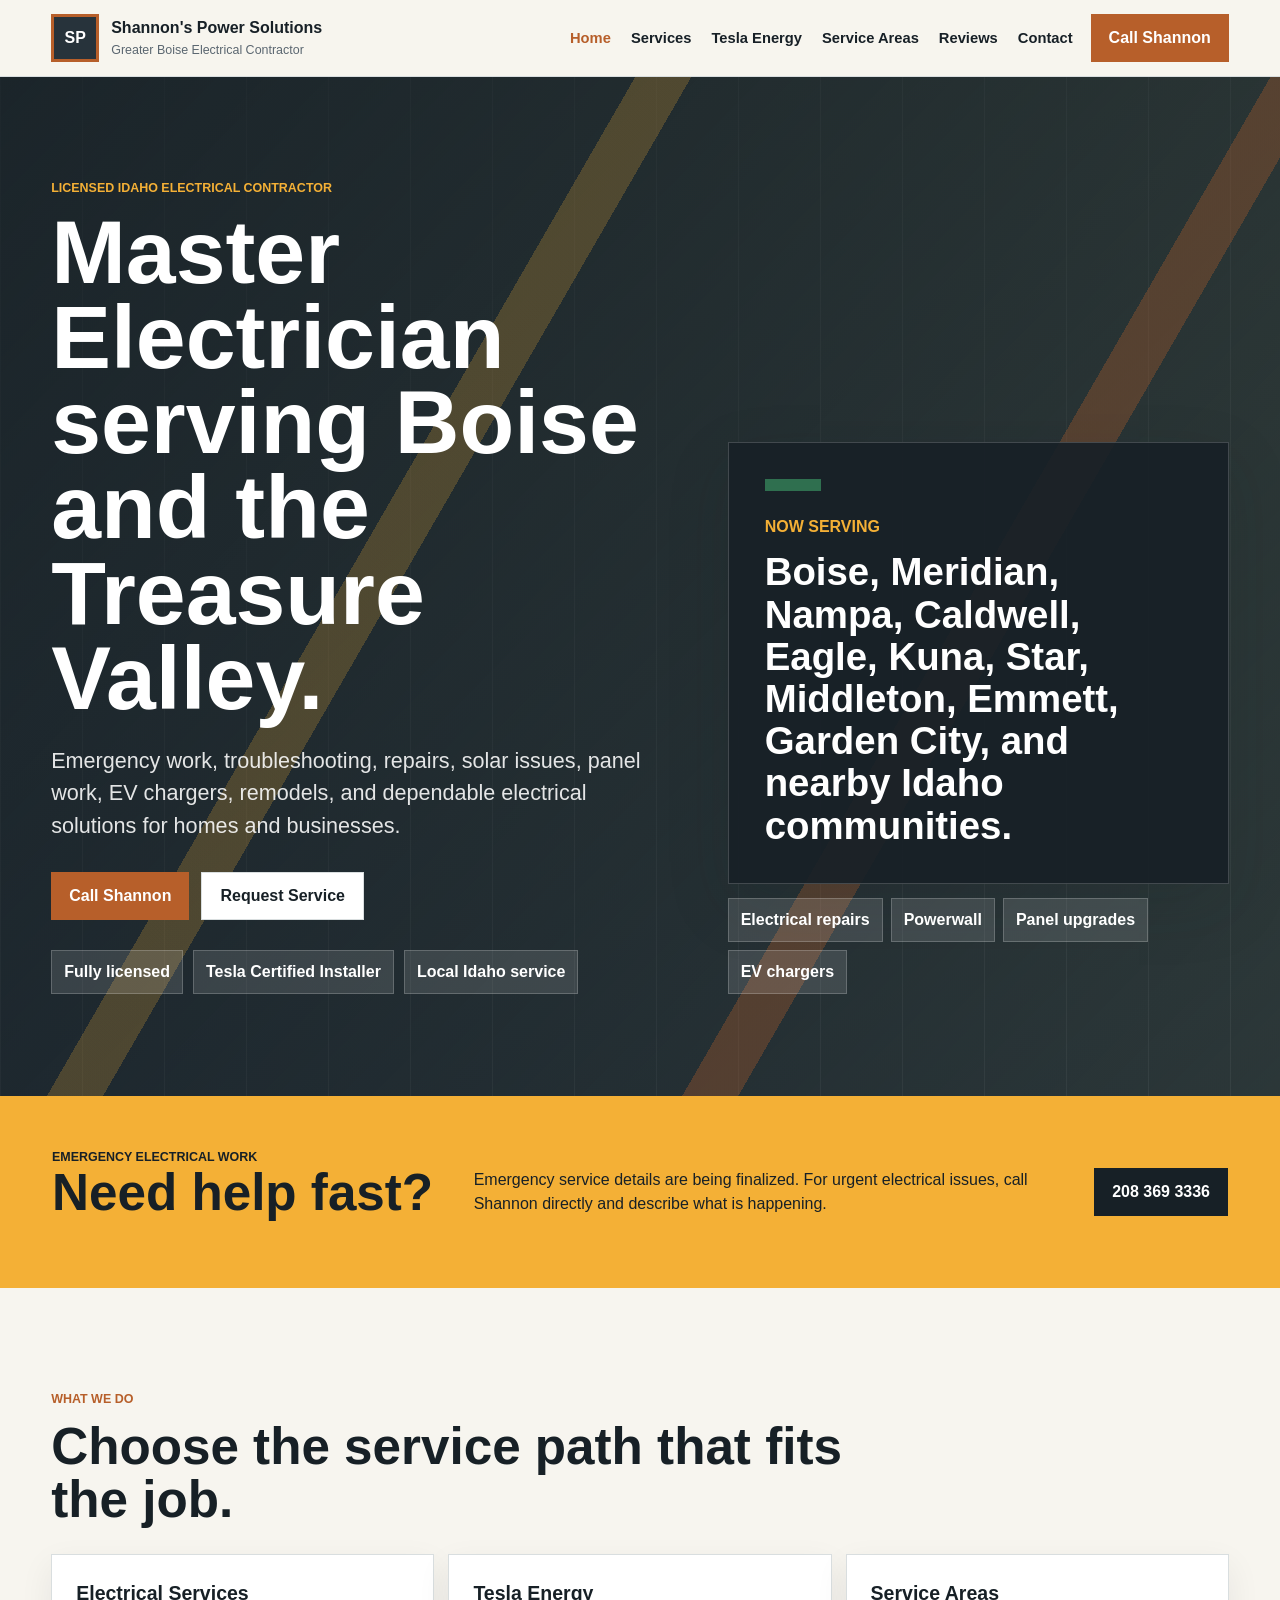
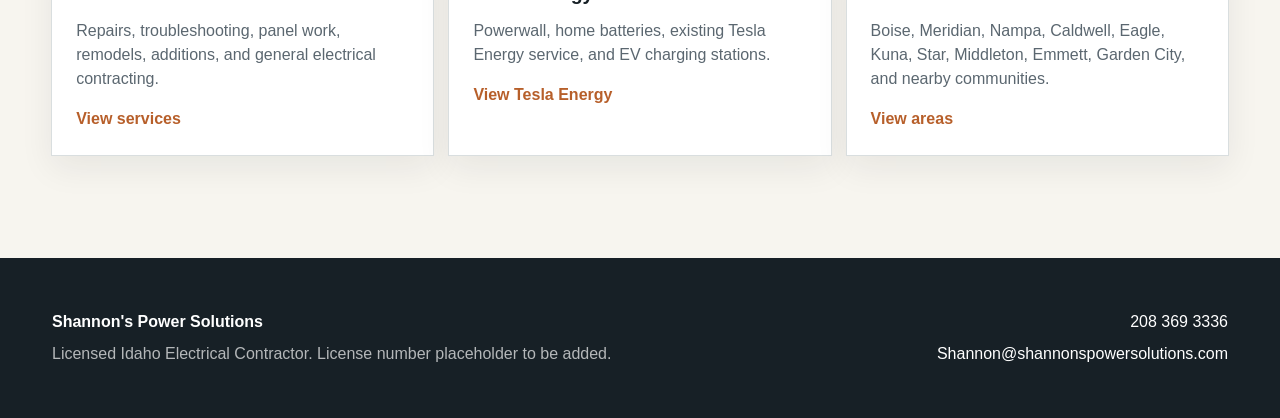
==== index.html @ 3de86443 "Initial website commit" ====
<!doctype html>
<html lang="en">
  <head>
    <meta charset="utf-8">
    <meta name="viewport" content="width=device-width, initial-scale=1">
    <title>Shannon's Power Solutions | Master Electrician Serving Boise, ID</title>
    <meta name="description" content="Shannon's Power Solutions provides licensed electrical contracting, emergency electrical work, solar troubleshooting, panel work, EV chargers, and general electrical repairs across Boise and the Treasure Valley.">
    <link rel="stylesheet" href="styles.css">
  </head>
  <body>

    <header class="site-header">
      <a class="brand" href="index.html" aria-label="Shannon's Power Solutions home">
        <span class="brand-mark">SP</span>
        <span><strong>Shannon's Power Solutions</strong><small>Greater Boise Electrical Contractor</small></span>
      </a>
      <nav class="nav" aria-label="Primary navigation">
        <a aria-current="page" href="index.html">Home</a>
        <a href="services.html">Services</a>
        <a href="tesla-energy.html">Tesla Energy</a>
        <a href="service-areas.html">Service Areas</a>
        <a href="reviews.html">Reviews</a>
        <a href="contact.html">Contact</a>
      </nav>
      <a class="header-call" href="tel:+12083693336">Call Shannon</a>
    </header>
<main id="top">
      <section class="hero home-hero">
        <div class="hero-copy">
          <p class="eyebrow">Licensed Idaho Electrical Contractor</p>
          <h1>Master Electrician serving Boise and the Treasure Valley.</h1>
          <p class="hero-text">Emergency work, troubleshooting, repairs, solar issues, panel work, EV chargers, remodels, and dependable electrical solutions for homes and businesses.</p>
          <div class="hero-actions"><a class="button primary" href="tel:+12083693336">Call Shannon</a><a class="button secondary" href="contact.html">Request Service</a></div>
          <div class="trust-row" aria-label="Business highlights"><span>Fully licensed</span><span>Tesla Certified Installer</span><span>Local Idaho service</span></div>
        </div>
        <div class="hero-panel" aria-label="Service summary"><div class="panel-card dark"><span class="status-light"></span><p>Now serving</p><strong>Boise, Meridian, Nampa, Caldwell, Eagle, Kuna, Star, Middleton, Emmett, Garden City, and nearby Idaho communities.</strong></div><div class="service-strip"><span>Electrical repairs</span><span>Powerwall</span><span>Panel upgrades</span><span>EV chargers</span></div></div>
      </section>
      <section class="notice-band" aria-label="Emergency service"><div><p class="eyebrow">Emergency Electrical Work</p><h2>Need help fast?</h2></div><p>Emergency service details are being finalized. For urgent electrical issues, call Shannon directly and describe what is happening.</p><a class="button dark-button" href="tel:+12083693336">208 369 3336</a></section>
      <section class="section quick-links"><div class="section-heading"><p class="eyebrow">What We Do</p><h2>Choose the service path that fits the job.</h2></div><div class="service-grid"><article><h3>Electrical Services</h3><p>Repairs, troubleshooting, panel work, remodels, additions, and general electrical contracting.</p><a href="services.html">View services</a></article><article><h3>Tesla Energy</h3><p>Powerwall, home batteries, existing Tesla Energy service, and EV charging stations.</p><a href="tesla-energy.html">View Tesla Energy</a></article><article><h3>Service Areas</h3><p>Boise, Meridian, Nampa, Caldwell, Eagle, Kuna, Star, Middleton, Emmett, Garden City, and nearby communities.</p><a href="service-areas.html">View areas</a></article></div></section>
    </main>

    <footer class="site-footer"><div><strong>Shannon's Power Solutions</strong><p>Licensed Idaho Electrical Contractor. License number placeholder to be added.</p></div><div><a href="tel:+12083693336">208 369 3336</a><a href="mailto:Shannon@shannonspowersolutions.com">Shannon@shannonspowersolutions.com</a></div></footer>
  </body>
</html>
---- styles.css ----
:root{--ink:#172026;--muted:#5b6770;--line:#d9dedf;--paper:#f7f5ef;--white:#fff;--steel:#27333b;--copper:#b75f2a;--safety:#f4b036;--green:#2f6f4f;--shadow:0 22px 60px rgba(23,32,38,.14)}*{box-sizing:border-box}html{scroll-behavior:smooth}body{margin:0;background:var(--paper);color:var(--ink);font-family:Arial,Helvetica,sans-serif;line-height:1.5}a{color:inherit;text-decoration:none}.site-header{align-items:center;background:rgba(247,245,239,.94);border-bottom:1px solid var(--line);display:grid;gap:18px;grid-template-columns:minmax(220px,1fr) auto auto;left:0;padding:14px clamp(18px,4vw,52px);position:sticky;right:0;top:0;z-index:10}.brand{align-items:center;display:flex;gap:12px;min-width:0}.brand-mark{align-items:center;background:var(--steel);border:3px solid var(--copper);color:var(--white);display:inline-flex;font-weight:800;height:48px;justify-content:center;letter-spacing:0;width:48px}.brand strong,.brand small{display:block}.brand strong{font-size:1rem}.brand small{color:var(--muted);font-size:.78rem;margin-top:1px}.nav{display:flex;gap:20px;font-size:.92rem;font-weight:700}.header-call,.button{align-items:center;border:0;cursor:pointer;display:inline-flex;font:inherit;font-weight:800;justify-content:center;min-height:48px;padding:0 18px}.header-call,.primary{background:var(--copper);color:var(--white)}.secondary{background:var(--white);border:1px solid var(--line);color:var(--ink)}.dark-button{background:var(--ink);color:var(--white)}.hero{display:grid;gap:clamp(28px,5vw,72px);grid-template-columns:minmax(0,1.1fr) minmax(320px,.9fr);min-height:690px;padding:clamp(56px,8vw,112px) clamp(18px,4vw,52px);position:relative}.hero:before{background:linear-gradient(135deg,rgba(23,32,38,.84),rgba(23,32,38,.28)),repeating-linear-gradient(90deg,rgba(255,255,255,.08) 0 1px,transparent 1px 82px),linear-gradient(45deg,var(--steel),#3d4a43);bottom:0;content:"";left:0;position:absolute;right:0;top:0;z-index:-2}.hero:after{background:linear-gradient(120deg,transparent 0 34%,rgba(244,176,54,.22) 34% 37%,transparent 37%),linear-gradient(120deg,transparent 0 68%,rgba(183,95,42,.32) 68% 71%,transparent 71%);bottom:0;content:"";left:0;position:absolute;right:0;top:0;z-index:-1}.hero-copy{align-self:center;color:var(--white);max-width:760px}.eyebrow{color:var(--safety);font-size:.78rem;font-weight:900;letter-spacing:0;margin:0 0 12px;text-transform:uppercase}h1,h2,h3,p{margin-top:0}h1{font-size:clamp(2.7rem,7vw,5.8rem);line-height:.95;margin-bottom:24px;max-width:920px}h2{font-size:clamp(2rem,4vw,3.5rem);line-height:1.03;margin-bottom:16px}h3{font-size:1.22rem;margin-bottom:10px}.hero-text{color:rgba(255,255,255,.88);font-size:clamp(1.05rem,2vw,1.35rem);max-width:680px}.hero-actions{display:flex;flex-wrap:wrap;gap:12px;margin:30px 0}.trust-row{display:flex;flex-wrap:wrap;gap:10px}.trust-row span,.service-strip span,.area-list span,.check-list span{background:rgba(255,255,255,.12);border:1px solid rgba(255,255,255,.2);color:var(--white);display:inline-flex;font-weight:800;padding:9px 12px}.hero-panel{align-self:end;display:grid;gap:14px}.panel-card{box-shadow:var(--shadow);padding:clamp(22px,4vw,36px)}.panel-card.dark{background:rgba(23,32,38,.92);border:1px solid rgba(255,255,255,.18);color:var(--white)}.panel-card p{color:var(--safety);font-weight:900;margin-bottom:12px;text-transform:uppercase}.panel-card strong{display:block;font-size:clamp(1.35rem,3vw,2.4rem);line-height:1.1}.status-light{background:var(--green);display:block;height:12px;margin-bottom:24px;width:56px}.service-strip{display:flex;flex-wrap:wrap;gap:8px}.notice-band,.split-section,.contact-section,.site-footer{display:grid;gap:24px;grid-template-columns:.8fr 1.2fr auto;padding:clamp(28px,5vw,52px)}.notice-band{align-items:center;background:var(--safety);color:var(--ink)}.notice-band .eyebrow{color:var(--ink)}.notice-band p{margin-bottom:0}.section,.split-section,.contact-section{padding:clamp(56px,8vw,104px) clamp(18px,4vw,52px)}.section-heading{max-width:820px}.section-heading .eyebrow,.split-section .eyebrow,.contact-copy .eyebrow,.photo-placeholder .eyebrow{color:var(--copper)}.service-grid{display:grid;gap:14px;grid-template-columns:repeat(3,minmax(0,1fr));margin-top:28px}.service-grid article,.review-grid blockquote,.contact-form{background:var(--white);border:1px solid var(--line);box-shadow:0 12px 32px rgba(23,32,38,.07);padding:24px}.service-grid p,.split-section p,.contact-copy p,.photo-placeholder p,.site-footer p{color:var(--muted)}.split-section{background:var(--white);grid-template-columns:minmax(0,.95fr) minmax(280px,1.05fr)}.check-list{align-content:start;display:grid;gap:10px}.check-list span{background:var(--paper);border-color:var(--line);color:var(--ink)}.areas{background:var(--ink);color:var(--white)}.areas .section-heading .eyebrow{color:var(--safety)}.area-list{display:flex;flex-wrap:wrap;gap:10px;margin-top:26px}.area-list span{background:rgba(255,255,255,.1)}.review-grid{display:grid;gap:18px;grid-template-columns:repeat(2,minmax(0,1fr));margin-top:28px}blockquote{margin:0}blockquote p{font-size:1.08rem}cite{color:var(--copper);display:block;font-style:normal;font-weight:900;margin-top:20px}.photo-placeholder{background:linear-gradient(135deg,rgba(23,32,38,.88),rgba(23,32,38,.6)),repeating-linear-gradient(45deg,rgba(255,255,255,.08) 0 2px,transparent 2px 18px),var(--steel);color:var(--white);padding:clamp(56px,8vw,104px) clamp(18px,4vw,52px)}.photo-placeholder div{max-width:760px}.photo-placeholder p{color:rgba(255,255,255,.82)}.contact-section{background:var(--paper);grid-template-columns:minmax(260px,.8fr) minmax(320px,1fr)}.contact-methods{display:grid;gap:10px;margin-top:24px}.contact-methods a{color:var(--copper);font-weight:900;overflow-wrap:anywhere}.contact-form{display:grid;gap:16px}.contact-form label{color:var(--steel);display:grid;font-weight:800;gap:7px}input,textarea{background:#fbfaf7;border:1px solid #cbd0d1;color:var(--ink);font:inherit;min-height:46px;padding:10px 12px;width:100%}textarea{resize:vertical}.hidden-field{display:none}.site-footer{background:var(--ink);color:var(--white);grid-template-columns:1fr auto}.site-footer p{color:rgba(255,255,255,.68);margin:8px 0 0}.site-footer div:last-child{display:grid;gap:8px;text-align:right}@media (max-width:900px){.site-header,.hero,.notice-band,.split-section,.contact-section,.site-footer{grid-template-columns:1fr}.nav{display:none}.header-call{justify-self:start}.hero{min-height:auto}.service-grid,.review-grid{grid-template-columns:1fr}.site-footer div:last-child{text-align:left}}@media (max-width:540px){.site-header{padding:12px 16px}.brand{align-items:flex-start}.brand-mark{height:42px;width:42px}.hero,.section,.split-section,.contact-section,.photo-placeholder{padding-left:16px;padding-right:16px}h1{font-size:2.55rem}.button,.header-call{width:100%}}
select{background:#fbfaf7;border:1px solid #cbd0d1;color:var(--ink);font:inherit;min-height:46px;padding:10px 12px;width:100%}.tesla-page{background:#f3f3f1}.tesla-header{background:rgba(243,243,241,.96)}.tesla-hero{background:linear-gradient(135deg,#050505,#242424 48%,#111);color:#fff;display:grid;gap:clamp(28px,5vw,72px);grid-template-columns:minmax(0,1.05fr) minmax(320px,.95fr);min-height:680px;padding:clamp(64px,8vw,118px) clamp(18px,4vw,52px);position:relative;overflow:hidden}.tesla-hero:after{background:linear-gradient(120deg,transparent 0 58%,rgba(232,33,39,.46) 58% 60%,transparent 60%),linear-gradient(120deg,transparent 0 71%,rgba(255,255,255,.14) 71% 72%,transparent 72%);bottom:0;content:"";left:0;position:absolute;right:0;top:0}.tesla-hero-copy,.tesla-system-card{position:relative;z-index:1}.tesla-hero-copy{align-self:center;max-width:820px}.tesla-page .primary{background:#e82127}.tesla-page .eyebrow{color:#e82127}.tesla-system-card{align-self:end;background:rgba(255,255,255,.08);border:1px solid rgba(255,255,255,.18);box-shadow:0 24px 70px rgba(0,0,0,.28);padding:clamp(24px,4vw,40px)}.tesla-system-card p{color:#c8c8c8;font-weight:900;text-transform:uppercase}.tesla-system-card strong{display:block;font-size:clamp(1.45rem,3vw,2.6rem);line-height:1.06}.thin-rule{background:#e82127;display:block;height:3px;margin-bottom:30px;width:84px}.tesla-intro{background:#f3f3f1}.tesla-feature-band{background:#111;color:#fff;display:grid;gap:1px;grid-template-columns:repeat(3,minmax(0,1fr));padding:1px}.tesla-feature-band article{background:#1c1c1c;padding:clamp(28px,4vw,44px)}.tesla-feature-band span{color:#e82127;font-weight:900}.tesla-feature-band p{color:#c8c8c8}.tesla-split{background:#fff}.tesla-specs{background:#f3f3f1}.spec-grid{display:grid;gap:14px;grid-template-columns:repeat(4,minmax(0,1fr));margin-top:28px}.spec-grid div{background:#fff;border:1px solid var(--line);padding:24px}.spec-grid strong{display:block;font-size:clamp(1.8rem,3vw,3rem);line-height:1;color:#111}.spec-grid span{color:var(--muted);display:block;font-weight:800;margin-top:10px}.tesla-process{background:#fff}.process-list{display:grid;gap:14px;grid-template-columns:repeat(3,minmax(0,1fr));margin-top:28px}.process-list article{background:#f3f3f1;border:1px solid var(--line);padding:24px}.tesla-contact{background:#111;color:#fff}.tesla-contact .contact-copy p{color:#d2d2d2}.tesla-contact .contact-form{color:var(--ink)}@media (max-width:900px){.tesla-hero,.tesla-feature-band,.spec-grid,.process-list{grid-template-columns:1fr}}
.nav a[aria-current="page"]{color:var(--copper)}.page-hero{background:linear-gradient(135deg,rgba(23,32,38,.9),rgba(39,51,59,.76)),linear-gradient(45deg,var(--steel),#3d4a43);color:#fff;padding:clamp(64px,8vw,118px) clamp(18px,4vw,52px)}.page-hero h1{max-width:920px}.page-hero .hero-text{max-width:760px}.quick-links article a{color:var(--copper);font-weight:900}.full-contact{min-height:calc(100vh - 88px);align-items:start}.map-section{background:#fff}.map-layout{display:grid;gap:clamp(28px,5vw,64px);grid-template-columns:minmax(280px,.9fr) minmax(300px,1.1fr);align-items:center}.idaho-map-card{background:#f7f5ef;border:1px solid var(--line);box-shadow:var(--shadow);padding:clamp(18px,4vw,34px)}.idaho-map{display:block;height:auto;width:100%}.idaho-shape{fill:#d9dedf;stroke:#8a9498;stroke-width:4;stroke-linejoin:round}.highlight-region{fill:rgba(183,95,42,.88);stroke:#f4b036;stroke-width:4}.idaho-map text{fill:#172026;font-family:Arial,Helvetica,sans-serif;font-size:18px;font-weight:900}.map-dot{fill:#172026;stroke:#fff;stroke-width:3}.map-star{fill:#f4b036;stroke:#172026;stroke-width:3}.map-copy p{color:var(--muted)}.area-list-light span{background:#f7f5ef;border-color:var(--line);color:var(--ink)}@media (max-width:900px){.map-layout{grid-template-columns:1fr}.page-hero{padding-top:56px}}
/* Polished county-style service map */
.map-section-polished{background:#fff;padding-top:clamp(44px,7vw,84px)}.map-title-row{align-items:end;display:grid;gap:24px;grid-template-columns:minmax(320px,1fr) minmax(280px,.8fr);margin:0 auto 30px;max-width:1180px}.map-title-row h2{margin-bottom:0}.map-title-row p:last-child{color:var(--muted);font-size:1.08rem;margin:0}.county-map-card{background:#f8f7f2;border:1px solid var(--line);box-shadow:0 24px 70px rgba(23,32,38,.12);margin:0 auto;max-width:1180px;padding:clamp(12px,3vw,28px)}.county-map{display:block;height:auto;width:100%}.county{fill:#d9dedf;stroke:#fff;stroke-width:4;stroke-linejoin:round}.county-hot{fill:#c7662d}.map-labels line{stroke:#172026;stroke-width:2.5}.map-labels circle{fill:#172026;stroke:#fff;stroke-width:4}.map-labels text,.map-legend text,.map-caption text{fill:#172026;font-family:Arial,Helvetica,sans-serif;font-weight:900}.map-labels text{font-size:24px}.map-caption text{font-size:34px}.map-caption .small{fill:#5b6770;font-size:20px}.legend-hot{fill:#c7662d}.legend-county{fill:#d9dedf;stroke:#fff;stroke-width:2}.map-legend text{font-size:18px}.area-list-centered{justify-content:center;margin:28px auto 0;max-width:1040px}.area-list-centered span{font-size:1rem}@media (max-width:900px){.map-title-row{grid-template-columns:1fr}.map-labels text{font-size:28px}.map-caption text{font-size:30px}.county-map-card{overflow-x:auto}.county-map{min-width:760px}}
/* Real Idaho county map service overlay */
.map-section-real{background:#fff}.real-map-layout{align-items:center;display:grid;gap:clamp(28px,5vw,64px);grid-template-columns:minmax(320px,.9fr) minmax(300px,.75fr);margin:0 auto;max-width:1180px}.real-map-card{margin:0}.real-map-frame{background:#f8f7f2;border:1px solid var(--line);box-shadow:0 24px 70px rgba(23,32,38,.13);position:relative}.real-map-frame img{display:block;height:auto;width:100%}.service-overlay{height:100%;left:0;position:absolute;top:0;width:100%}.service-county{fill:rgba(198,102,45,.78);stroke:#f4b036;stroke-width:8;stroke-linejoin:round}.service-map-labels line{stroke:#172026;stroke-width:3}.service-map-labels text{fill:#172026;font-family:Arial,Helvetica,sans-serif;font-size:34px;font-weight:900;paint-order:stroke;stroke:#fff;stroke-width:8;stroke-linejoin:round}.real-map-card figcaption{align-items:center;color:var(--muted);display:flex;font-weight:800;gap:10px;margin-top:14px}.real-map-card figcaption span{background:#c7662d;border:3px solid #f4b036;display:inline-block;height:16px;width:28px}.real-map-copy .area-list{margin-top:24px}@media (max-width:900px){.real-map-layout{grid-template-columns:1fr}.real-map-copy{order:-1}.service-map-labels text{font-size:42px}.real-map-frame{overflow:hidden}}
/* Tightened real map presentation */
.map-section-real{padding-top:clamp(28px,4vw,48px)}.map-section-real .map-title-row{align-items:start;margin-bottom:18px}.map-section-real .map-title-row h2{font-size:clamp(1.9rem,3.4vw,3.2rem);line-height:1.05;max-width:720px}.map-section-real .map-title-row p:last-child{font-size:1rem;max-width:560px}.real-map-layout{align-items:start}.real-map-card{align-self:start}.real-map-frame{display:inline-block;left:50%;transform:translateX(-50%);max-width:100%;overflow:hidden}.real-map-frame img{display:block;max-height:680px;max-width:100%;width:auto}.service-overlay{bottom:0;height:100%;left:0;position:absolute;right:0;top:0;width:100%}.real-map-copy h2{font-size:clamp(1.8rem,3vw,3rem)}.real-map-copy p{font-size:1rem}.real-map-copy .area-list span{padding:8px 10px}
/* Final service map viewport fit */
.map-section-real{scroll-margin-top:92px}.map-section-real .real-map-frame img{max-height:560px}.map-section-real .service-map-labels text{font-size:42px}.map-section-real .service-map-labels line{stroke-width:4}.map-section-real .service-county{stroke-width:10}.map-section-real .real-map-card figcaption{justify-content:center}
/* Inset map layout */
.map-section-inset{padding-top:32px}.compact-map-title{align-items:start;grid-template-columns:1fr .78fr;margin-bottom:20px}.compact-map-title h2{font-size:clamp(2rem,3.1vw,3.1rem);line-height:1.02}.service-map-showcase{display:grid;gap:18px;grid-template-columns:minmax(260px,.58fr) minmax(420px,1fr) minmax(280px,.72fr);margin:0 auto;max-width:1220px}.state-map-panel,.detail-map-panel,.inset-map-copy{background:#fff;border:1px solid var(--line);box-shadow:0 18px 48px rgba(23,32,38,.09);margin:0;padding:18px}.state-map-panel h3,.detail-map-panel h3{font-size:1rem;margin:0 0 12px;text-transform:uppercase}.state-map-frame{display:block;left:auto;max-height:520px;overflow:hidden;transform:none}.state-map-frame img{display:block;height:520px;margin:auto;width:auto}.detail-map-window{background:#f8f7f2;max-height:520px;overflow:hidden;position:relative}.detail-map-window img{display:block;height:auto;transform:translate(-75px,-1150px) scale(1.25);transform-origin:top left;width:1182px}.detail-overlay{height:auto;left:0;position:absolute;top:0;transform:translate(-75px,-1150px) scale(1.25);transform-origin:top left;width:1182px}.detail-labels text{font-size:30px}.detail-labels line{stroke-width:4}.detail-map-panel figcaption{align-items:center;color:var(--muted);display:flex;font-weight:900;gap:10px;margin-top:12px}.detail-map-panel figcaption span{background:#c7662d;border:3px solid #f4b036;height:16px;width:28px}.inset-map-copy{align-self:stretch}.inset-map-copy h2{font-size:clamp(1.8rem,2.5vw,2.6rem);line-height:1.05}.inset-map-copy p{color:var(--muted)}@media (max-width:1050px){.service-map-showcase{grid-template-columns:1fr}.detail-map-window{height:520px}.compact-map-title{grid-template-columns:1fr}}
/* Cleaner southwest detail crop */
.detail-labels{display:none}.detail-map-window:after{background:#172026;color:#fff;content:"Treasure Valley service area";font-weight:900;left:18px;padding:8px 10px;position:absolute;top:18px}.detail-map-window{height:520px}
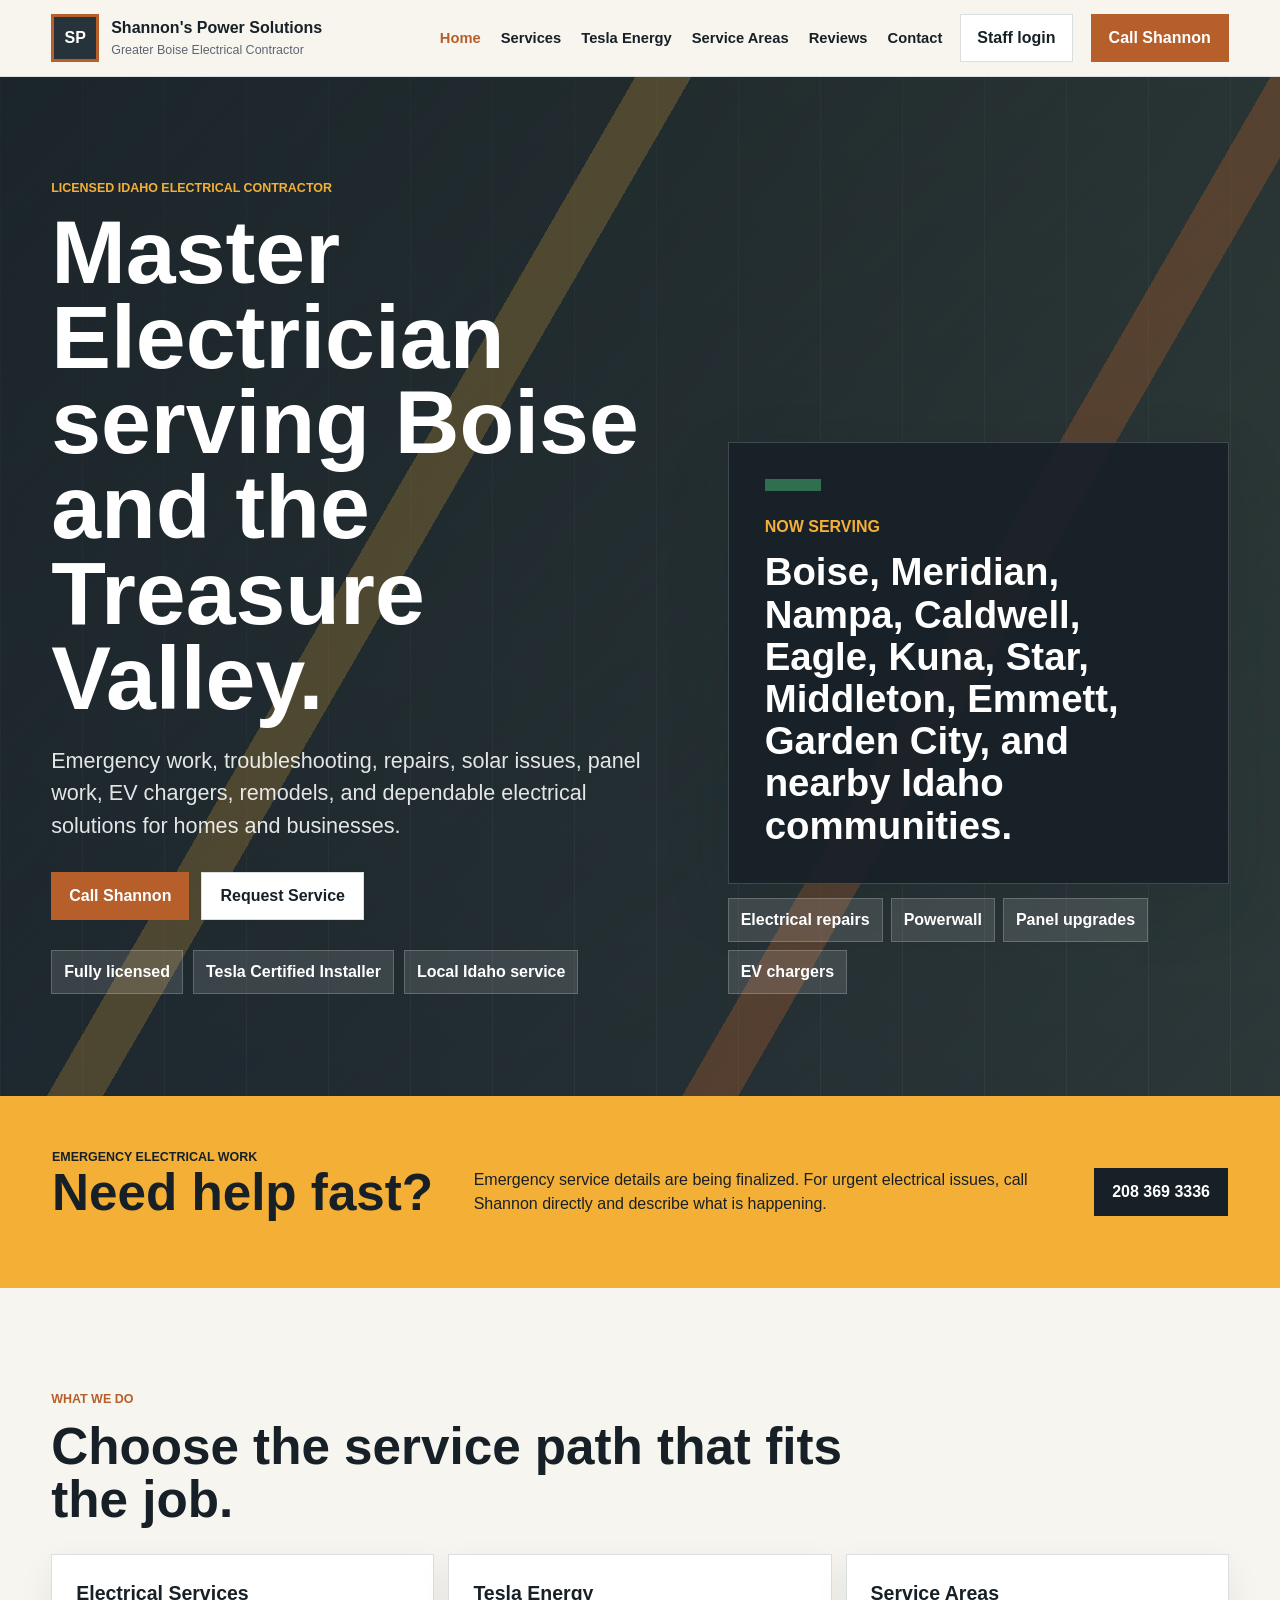
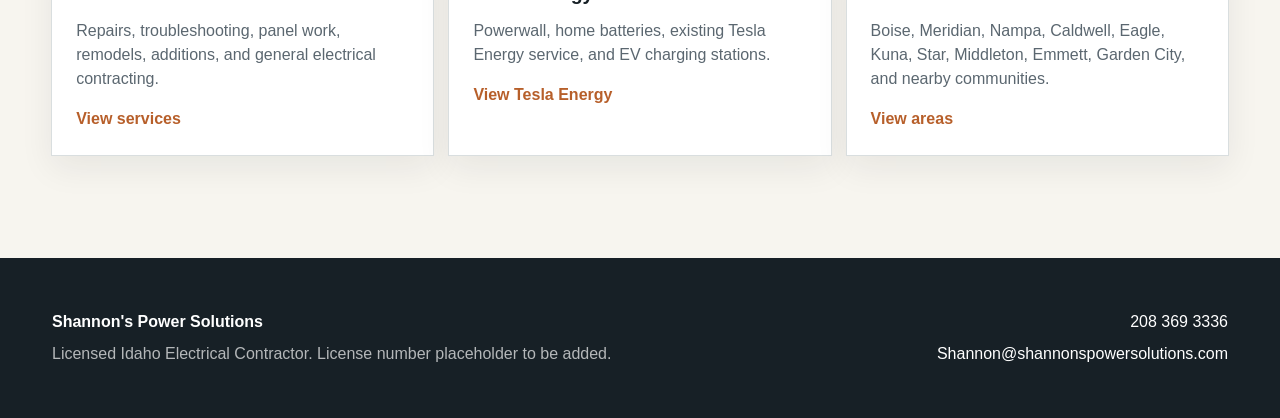
==== commit c41b7bcd: "Add staff login to the public website" ====
--- a/index.html
+++ b/index.html
@@ -6,22 +6,24 @@
     <title>Shannon's Power Solutions | Master Electrician Serving Boise, ID</title>
     <meta name="description" content="Shannon's Power Solutions provides licensed electrical contracting, emergency electrical work, solar troubleshooting, panel work, EV chargers, and general electrical repairs across Boise and the Treasure Valley.">
     <link rel="stylesheet" href="styles.css">
+    <link rel="stylesheet" href="staff-login.css">
   </head>
   <body>
 
     <header class="site-header">
-      <a class="brand" href="index.html" aria-label="Shannon's Power Solutions home">
+      <a aria-label='Shannon\'s Power Solutions home' class='brand' href='/'>
         <span class="brand-mark">SP</span>
         <span><strong>Shannon's Power Solutions</strong><small>Greater Boise Electrical Contractor</small></span>
       </a>
       <nav class="nav" aria-label="Primary navigation">
-        <a aria-current="page" href="index.html">Home</a>
-        <a href="services.html">Services</a>
-        <a href="tesla-energy.html">Tesla Energy</a>
-        <a href="service-areas.html">Service Areas</a>
-        <a href="reviews.html">Reviews</a>
-        <a href="contact.html">Contact</a>
+        <a aria-current='page' href='/'>Home</a>
+        <a href='/services'>Services</a>
+        <a href='/tesla-energy'>Tesla Energy</a>
+        <a href='/service-areas'>Service Areas</a>
+        <a href='/reviews'>Reviews</a>
+        <a href='/contact'>Contact</a>
       </nav>
+      <a class="staff-login" href="/crm/login">Staff login</a>
       <a class="header-call" href="tel:+12083693336">Call Shannon</a>
     </header>
 <main id="top">
@@ -30,15 +32,15 @@
           <p class="eyebrow">Licensed Idaho Electrical Contractor</p>
           <h1>Master Electrician serving Boise and the Treasure Valley.</h1>
           <p class="hero-text">Emergency work, troubleshooting, repairs, solar issues, panel work, EV chargers, remodels, and dependable electrical solutions for homes and businesses.</p>
-          <div class="hero-actions"><a class="button primary" href="tel:+12083693336">Call Shannon</a><a class="button secondary" href="contact.html">Request Service</a></div>
+          <div class="hero-actions"><a class="button primary" href="tel:+12083693336">Call Shannon</a><a class='button secondary' href='/contact'>Request Service</a></div>
           <div class="trust-row" aria-label="Business highlights"><span>Fully licensed</span><span>Tesla Certified Installer</span><span>Local Idaho service</span></div>
         </div>
         <div class="hero-panel" aria-label="Service summary"><div class="panel-card dark"><span class="status-light"></span><p>Now serving</p><strong>Boise, Meridian, Nampa, Caldwell, Eagle, Kuna, Star, Middleton, Emmett, Garden City, and nearby Idaho communities.</strong></div><div class="service-strip"><span>Electrical repairs</span><span>Powerwall</span><span>Panel upgrades</span><span>EV chargers</span></div></div>
       </section>
       <section class="notice-band" aria-label="Emergency service"><div><p class="eyebrow">Emergency Electrical Work</p><h2>Need help fast?</h2></div><p>Emergency service details are being finalized. For urgent electrical issues, call Shannon directly and describe what is happening.</p><a class="button dark-button" href="tel:+12083693336">208 369 3336</a></section>
-      <section class="section quick-links"><div class="section-heading"><p class="eyebrow">What We Do</p><h2>Choose the service path that fits the job.</h2></div><div class="service-grid"><article><h3>Electrical Services</h3><p>Repairs, troubleshooting, panel work, remodels, additions, and general electrical contracting.</p><a href="services.html">View services</a></article><article><h3>Tesla Energy</h3><p>Powerwall, home batteries, existing Tesla Energy service, and EV charging stations.</p><a href="tesla-energy.html">View Tesla Energy</a></article><article><h3>Service Areas</h3><p>Boise, Meridian, Nampa, Caldwell, Eagle, Kuna, Star, Middleton, Emmett, Garden City, and nearby communities.</p><a href="service-areas.html">View areas</a></article></div></section>
+      <section class="section quick-links"><div class="section-heading"><p class="eyebrow">What We Do</p><h2>Choose the service path that fits the job.</h2></div><div class="service-grid"><article><h3>Electrical Services</h3><p>Repairs, troubleshooting, panel work, remodels, additions, and general electrical contracting.</p><a href='/services'>View services</a></article><article><h3>Tesla Energy</h3><p>Powerwall, home batteries, existing Tesla Energy service, and EV charging stations.</p><a href='/tesla-energy'>View Tesla Energy</a></article><article><h3>Service Areas</h3><p>Boise, Meridian, Nampa, Caldwell, Eagle, Kuna, Star, Middleton, Emmett, Garden City, and nearby communities.</p><a href='/service-areas'>View areas</a></article></div></section>
     </main>
 
     <footer class="site-footer"><div><strong>Shannon's Power Solutions</strong><p>Licensed Idaho Electrical Contractor. License number placeholder to be added.</p></div><div><a href="tel:+12083693336">208 369 3336</a><a href="mailto:Shannon@shannonspowersolutions.com">Shannon@shannonspowersolutions.com</a></div></footer>
   </body>
-</html>+</html>
--- a/staff-login.css
+++ b/staff-login.css
@@ -0,0 +1 @@
+.staff-login{align-items:center;background:var(--white);border:1px solid var(--line);display:inline-flex;font-weight:800;justify-content:center;min-height:48px;padding:0 16px}.site-header{grid-template-columns:minmax(220px,1fr) auto auto auto}@media (max-width:900px){.staff-login{justify-self:start}.site-header{grid-template-columns:1fr}}@media (max-width:540px){.staff-login{width:100%}}
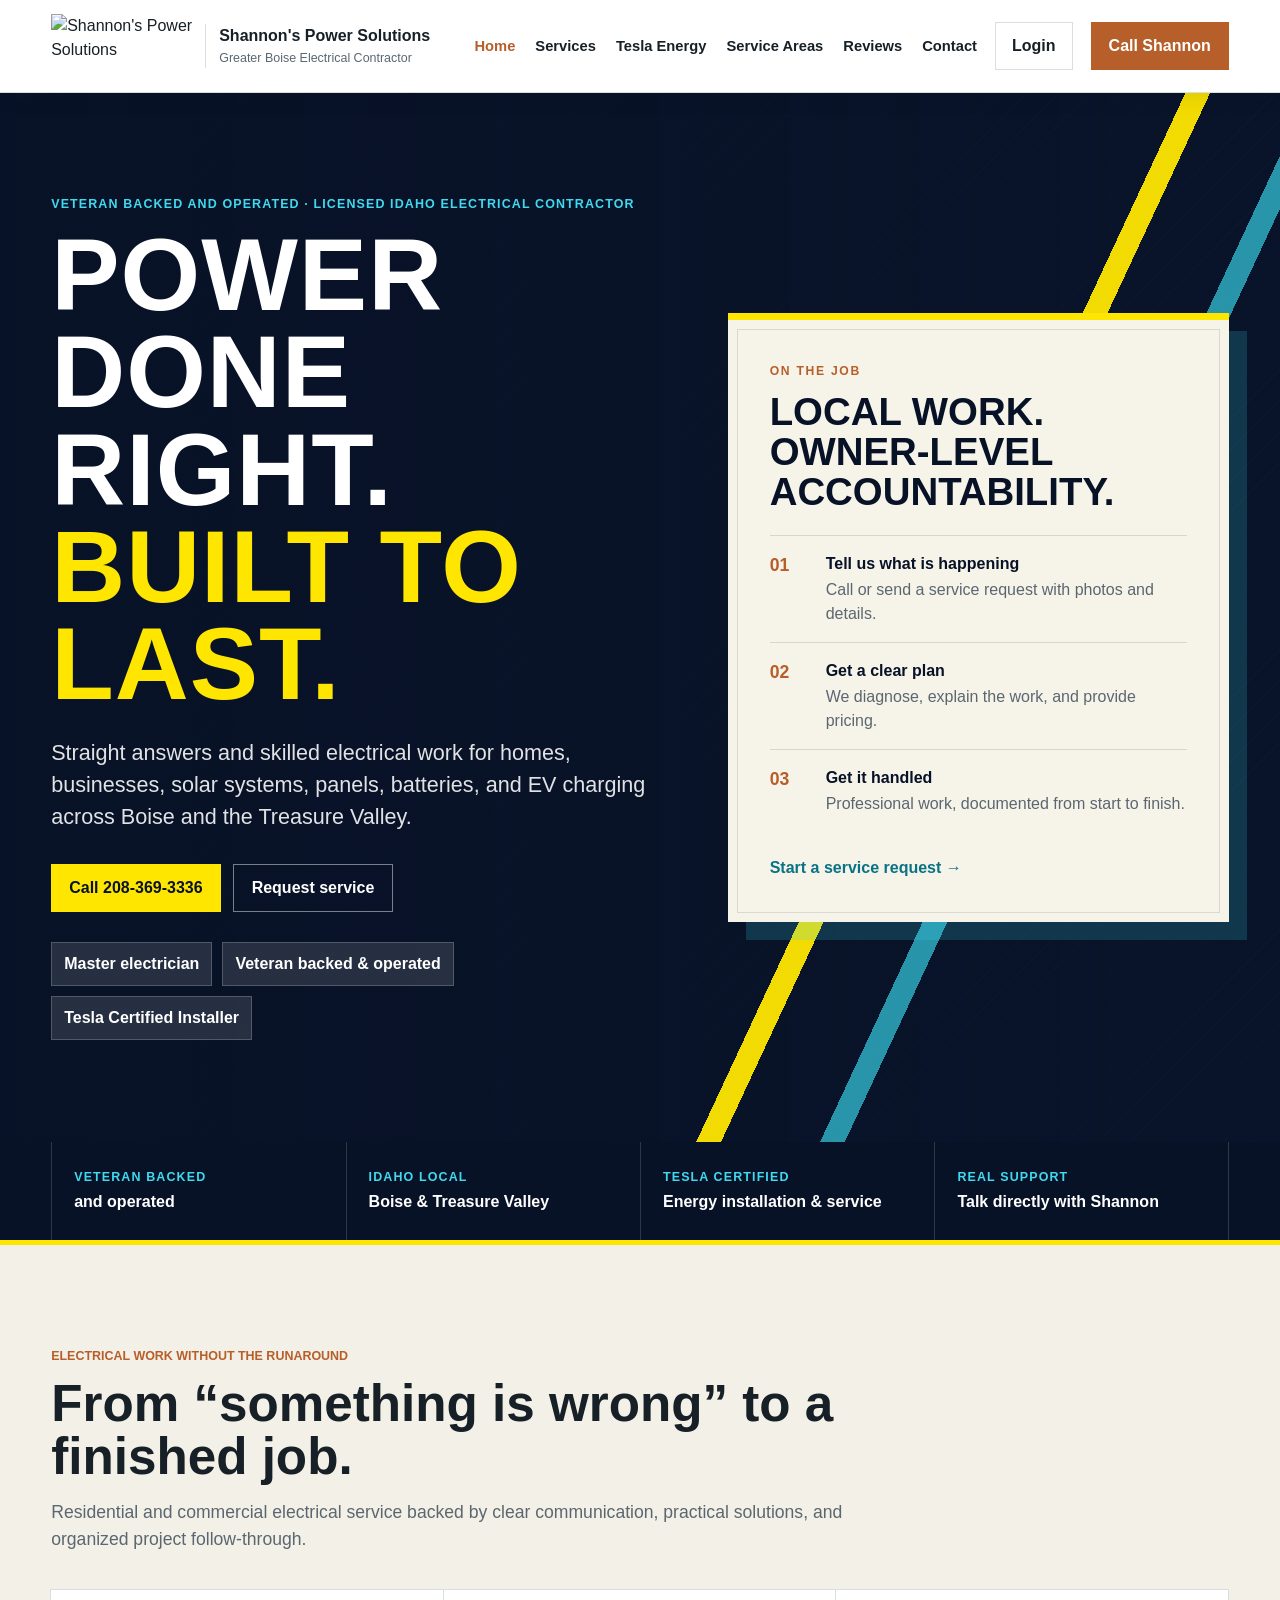
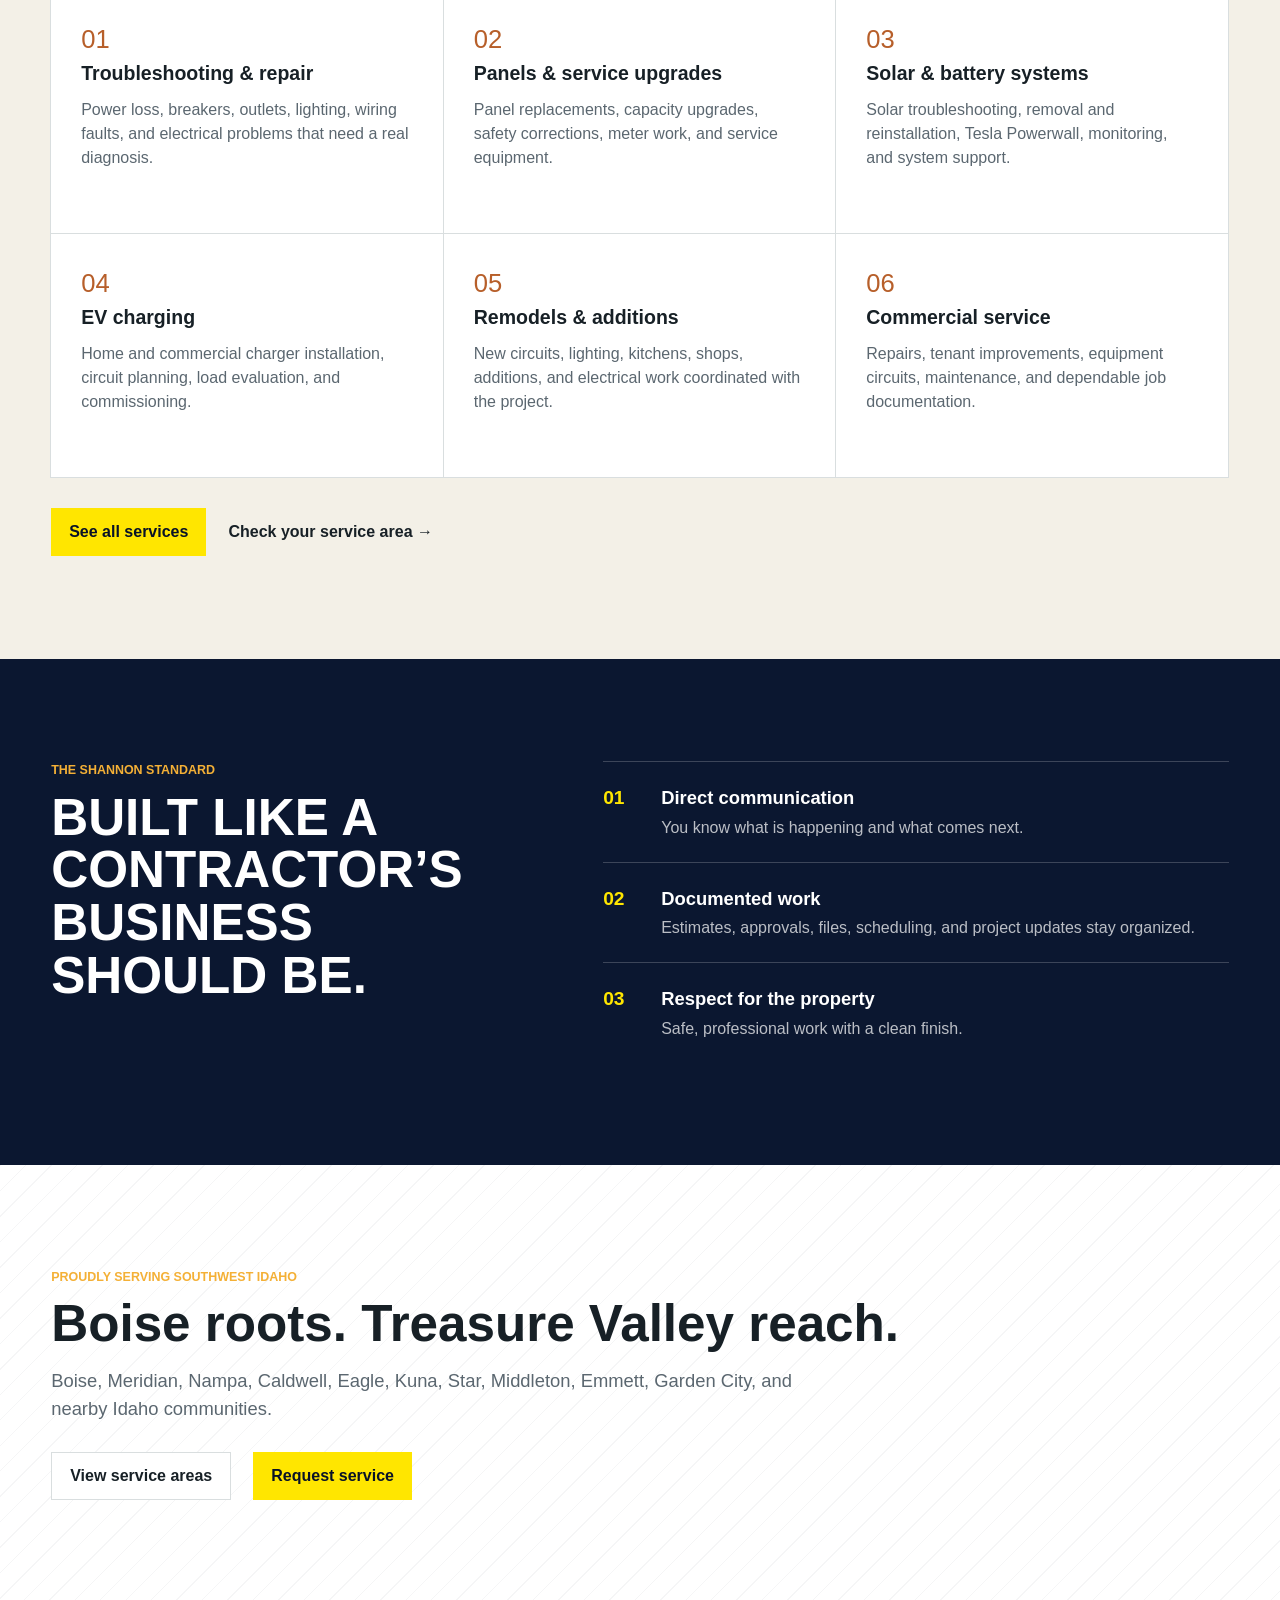
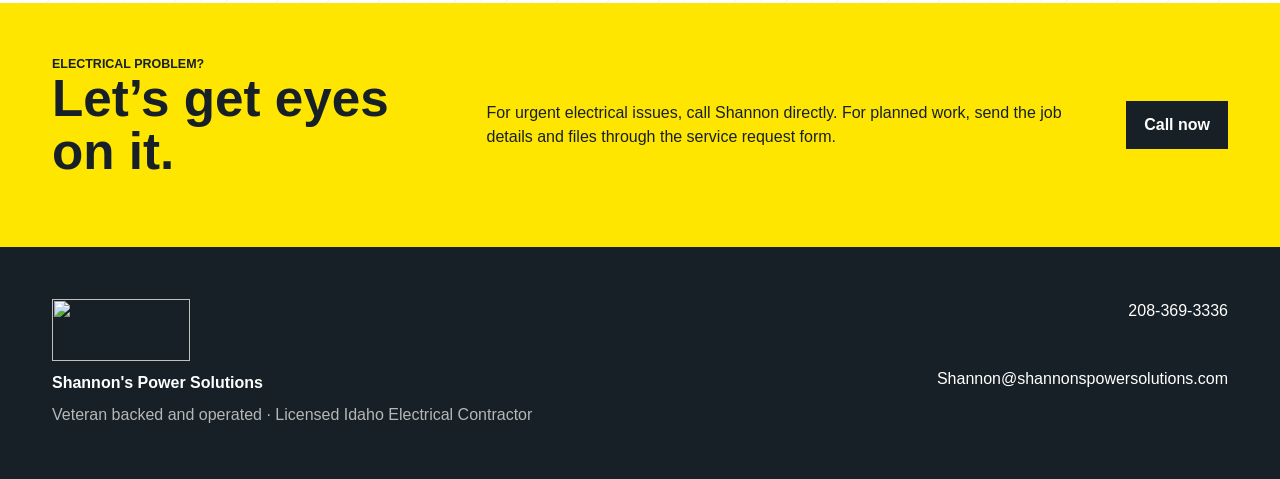
==== commit 2aefc194: "Overhaul public site with trade-focused design" ====
--- a/index.html
+++ b/index.html
@@ -1,46 +1,14 @@
 <!doctype html>
 <html lang="en">
-  <head>
-    <meta charset="utf-8">
-    <meta name="viewport" content="width=device-width, initial-scale=1">
-    <title>Shannon's Power Solutions | Master Electrician Serving Boise, ID</title>
-    <meta name="description" content="Shannon's Power Solutions provides licensed electrical contracting, emergency electrical work, solar troubleshooting, panel work, EV chargers, and general electrical repairs across Boise and the Treasure Valley.">
-    <link rel="stylesheet" href="styles.css">
-    <link rel="stylesheet" href="staff-login.css">
-  </head>
-  <body>
-
-    <header class="site-header">
-      <a aria-label='Shannon\'s Power Solutions home' class='brand' href='/'>
-        <span class="brand-mark">SP</span>
-        <span><strong>Shannon's Power Solutions</strong><small>Greater Boise Electrical Contractor</small></span>
-      </a>
-      <nav class="nav" aria-label="Primary navigation">
-        <a aria-current='page' href='/'>Home</a>
-        <a href='/services'>Services</a>
-        <a href='/tesla-energy'>Tesla Energy</a>
-        <a href='/service-areas'>Service Areas</a>
-        <a href='/reviews'>Reviews</a>
-        <a href='/contact'>Contact</a>
-      </nav>
-      <a class="staff-login" href="/crm/login">Staff login</a>
-      <a class="header-call" href="tel:+12083693336">Call Shannon</a>
-    </header>
+<head><meta charset="utf-8"><meta name="viewport" content="width=device-width, initial-scale=1"><title>Shannon's Power Solutions | Boise Master Electrician</title><meta name="description" content="Veteran-backed and operated electrical contractor serving Boise and the Treasure Valley. Electrical repairs, panels, solar, Tesla Energy, EV charging, and emergency troubleshooting."><link rel="stylesheet" href="styles.css"><link rel="stylesheet" href="staff-login.css"></head>
+<body class="trade-home">
+<header class="site-header"><a aria-label="Shannon's Power Solutions home" class="brand" href="/"><img class="brand-logo" src="/crm/shannons-power-solutions-logo-transparent.png" alt="Shannon's Power Solutions"><span class="brand-copy"><strong>Shannon's Power Solutions</strong><small>Greater Boise Electrical Contractor</small></span></a><nav class="nav" aria-label="Primary navigation"><a aria-current="page" href="/">Home</a><a href="/services">Services</a><a href="/tesla-energy">Tesla Energy</a><a href="/service-areas">Service Areas</a><a href="/reviews">Reviews</a><a href="/contact">Contact</a></nav><a class="site-login" href="/crm/login">Login</a><a class="header-call" href="tel:+12083693336">Call Shannon</a></header>
 <main id="top">
-      <section class="hero home-hero">
-        <div class="hero-copy">
-          <p class="eyebrow">Licensed Idaho Electrical Contractor</p>
-          <h1>Master Electrician serving Boise and the Treasure Valley.</h1>
-          <p class="hero-text">Emergency work, troubleshooting, repairs, solar issues, panel work, EV chargers, remodels, and dependable electrical solutions for homes and businesses.</p>
-          <div class="hero-actions"><a class="button primary" href="tel:+12083693336">Call Shannon</a><a class='button secondary' href='/contact'>Request Service</a></div>
-          <div class="trust-row" aria-label="Business highlights"><span>Fully licensed</span><span>Tesla Certified Installer</span><span>Local Idaho service</span></div>
-        </div>
-        <div class="hero-panel" aria-label="Service summary"><div class="panel-card dark"><span class="status-light"></span><p>Now serving</p><strong>Boise, Meridian, Nampa, Caldwell, Eagle, Kuna, Star, Middleton, Emmett, Garden City, and nearby Idaho communities.</strong></div><div class="service-strip"><span>Electrical repairs</span><span>Powerwall</span><span>Panel upgrades</span><span>EV chargers</span></div></div>
-      </section>
-      <section class="notice-band" aria-label="Emergency service"><div><p class="eyebrow">Emergency Electrical Work</p><h2>Need help fast?</h2></div><p>Emergency service details are being finalized. For urgent electrical issues, call Shannon directly and describe what is happening.</p><a class="button dark-button" href="tel:+12083693336">208 369 3336</a></section>
-      <section class="section quick-links"><div class="section-heading"><p class="eyebrow">What We Do</p><h2>Choose the service path that fits the job.</h2></div><div class="service-grid"><article><h3>Electrical Services</h3><p>Repairs, troubleshooting, panel work, remodels, additions, and general electrical contracting.</p><a href='/services'>View services</a></article><article><h3>Tesla Energy</h3><p>Powerwall, home batteries, existing Tesla Energy service, and EV charging stations.</p><a href='/tesla-energy'>View Tesla Energy</a></article><article><h3>Service Areas</h3><p>Boise, Meridian, Nampa, Caldwell, Eagle, Kuna, Star, Middleton, Emmett, Garden City, and nearby communities.</p><a href='/service-areas'>View areas</a></article></div></section>
-    </main>
-
-    <footer class="site-footer"><div><strong>Shannon's Power Solutions</strong><p>Licensed Idaho Electrical Contractor. License number placeholder to be added.</p></div><div><a href="tel:+12083693336">208 369 3336</a><a href="mailto:Shannon@shannonspowersolutions.com">Shannon@shannonspowersolutions.com</a></div></footer>
-  </body>
-</html>
+<section class="hero trade-hero"><div class="hero-copy"><p class="eyebrow">Veteran backed and operated · Licensed Idaho electrical contractor</p><h1>Power done right.<br><span>Built to last.</span></h1><p class="hero-text">Straight answers and skilled electrical work for homes, businesses, solar systems, panels, batteries, and EV charging across Boise and the Treasure Valley.</p><div class="hero-actions"><a class="button primary" href="tel:+12083693336">Call 208-369-3336</a><a class="button secondary" href="/crm/request-service">Request service</a></div><div class="trust-row" aria-label="Business credentials"><span>Master electrician</span><span>Veteran backed &amp; operated</span><span>Tesla Certified Installer</span></div></div><aside class="job-ticket" aria-label="How Shannon's Power Solutions works"><p class="ticket-kicker">On the job</p><h2>Local work. Owner-level accountability.</h2><ol><li><b>01</b><span><strong>Tell us what is happening</strong>Call or send a service request with photos and details.</span></li><li><b>02</b><span><strong>Get a clear plan</strong>We diagnose, explain the work, and provide pricing.</span></li><li><b>03</b><span><strong>Get it handled</strong>Professional work, documented from start to finish.</span></li></ol><a href="/crm/request-service">Start a service request →</a></aside></section>
+<section class="credential-rail" aria-label="Company credentials"><div><strong>Veteran backed</strong><span>and operated</span></div><div><strong>Idaho local</strong><span>Boise &amp; Treasure Valley</span></div><div><strong>Tesla certified</strong><span>Energy installation &amp; service</span></div><div><strong>Real support</strong><span>Talk directly with Shannon</span></div></section>
+<section class="section trade-services"><div class="section-heading"><p class="eyebrow">Electrical work without the runaround</p><h2>From “something is wrong” to a finished job.</h2><p>Residential and commercial electrical service backed by clear communication, practical solutions, and organized project follow-through.</p></div><div class="trade-service-grid"><article><span>01</span><h3>Troubleshooting &amp; repair</h3><p>Power loss, breakers, outlets, lighting, wiring faults, and electrical problems that need a real diagnosis.</p></article><article><span>02</span><h3>Panels &amp; service upgrades</h3><p>Panel replacements, capacity upgrades, safety corrections, meter work, and service equipment.</p></article><article><span>03</span><h3>Solar &amp; battery systems</h3><p>Solar troubleshooting, removal and reinstallation, Tesla Powerwall, monitoring, and system support.</p></article><article><span>04</span><h3>EV charging</h3><p>Home and commercial charger installation, circuit planning, load evaluation, and commissioning.</p></article><article><span>05</span><h3>Remodels &amp; additions</h3><p>New circuits, lighting, kitchens, shops, additions, and electrical work coordinated with the project.</p></article><article><span>06</span><h3>Commercial service</h3><p>Repairs, tenant improvements, equipment circuits, maintenance, and dependable job documentation.</p></article></div><div class="section-actions"><a class="button primary" href="/services">See all services</a><a class="text-link" href="/service-areas">Check your service area →</a></div></section>
+<section class="work-standard"><div><p class="eyebrow">The Shannon standard</p><h2>Built like a contractor’s business should be.</h2></div><div class="standard-list"><p><b>01</b><span><strong>Direct communication</strong>You know what is happening and what comes next.</span></p><p><b>02</b><span><strong>Documented work</strong>Estimates, approvals, files, scheduling, and project updates stay organized.</span></p><p><b>03</b><span><strong>Respect for the property</strong>Safe, professional work with a clean finish.</span></p></div></section>
+<section class="service-territory"><p class="eyebrow">Proudly serving southwest Idaho</p><h2>Boise roots. Treasure Valley reach.</h2><p>Boise, Meridian, Nampa, Caldwell, Eagle, Kuna, Star, Middleton, Emmett, Garden City, and nearby Idaho communities.</p><div class="territory-actions"><a class="button secondary" href="/service-areas">View service areas</a><a class="button primary" href="/crm/request-service">Request service</a></div></section>
+<section class="notice-band" aria-label="Urgent electrical service"><div><p class="eyebrow">Electrical problem?</p><h2>Let’s get eyes on it.</h2></div><p>For urgent electrical issues, call Shannon directly. For planned work, send the job details and files through the service request form.</p><a class="button dark-button" href="tel:+12083693336">Call now</a></section>
+</main><footer class="site-footer"><div><img class="footer-logo" src="/crm/shannons-power-solutions-logo-transparent.png" alt=""><strong>Shannon's Power Solutions</strong><p>Veteran backed and operated · Licensed Idaho Electrical Contractor</p></div><div><a href="tel:+12083693336">208-369-3336</a><a href="mailto:Shannon@shannonspowersolutions.com">Shannon@shannonspowersolutions.com</a></div></footer>
+</body></html>
--- a/styles.css
+++ b/styles.css
@@ -12,4 +12,7 @@
 /* Inset map layout */
 .map-section-inset{padding-top:32px}.compact-map-title{align-items:start;grid-template-columns:1fr .78fr;margin-bottom:20px}.compact-map-title h2{font-size:clamp(2rem,3.1vw,3.1rem);line-height:1.02}.service-map-showcase{display:grid;gap:18px;grid-template-columns:minmax(260px,.58fr) minmax(420px,1fr) minmax(280px,.72fr);margin:0 auto;max-width:1220px}.state-map-panel,.detail-map-panel,.inset-map-copy{background:#fff;border:1px solid var(--line);box-shadow:0 18px 48px rgba(23,32,38,.09);margin:0;padding:18px}.state-map-panel h3,.detail-map-panel h3{font-size:1rem;margin:0 0 12px;text-transform:uppercase}.state-map-frame{display:block;left:auto;max-height:520px;overflow:hidden;transform:none}.state-map-frame img{display:block;height:520px;margin:auto;width:auto}.detail-map-window{background:#f8f7f2;max-height:520px;overflow:hidden;position:relative}.detail-map-window img{display:block;height:auto;transform:translate(-75px,-1150px) scale(1.25);transform-origin:top left;width:1182px}.detail-overlay{height:auto;left:0;position:absolute;top:0;transform:translate(-75px,-1150px) scale(1.25);transform-origin:top left;width:1182px}.detail-labels text{font-size:30px}.detail-labels line{stroke-width:4}.detail-map-panel figcaption{align-items:center;color:var(--muted);display:flex;font-weight:900;gap:10px;margin-top:12px}.detail-map-panel figcaption span{background:#c7662d;border:3px solid #f4b036;height:16px;width:28px}.inset-map-copy{align-self:stretch}.inset-map-copy h2{font-size:clamp(1.8rem,2.5vw,2.6rem);line-height:1.05}.inset-map-copy p{color:var(--muted)}@media (max-width:1050px){.service-map-showcase{grid-template-columns:1fr}.detail-map-window{height:520px}.compact-map-title{grid-template-columns:1fr}}
 /* Cleaner southwest detail crop */
-.detail-labels{display:none}.detail-map-window:after{background:#172026;color:#fff;content:"Treasure Valley service area";font-weight:900;left:18px;padding:8px 10px;position:absolute;top:18px}.detail-map-window{height:520px}+.detail-labels{display:none}.detail-map-window:after{background:#172026;color:#fff;content:"Treasure Valley service area";font-weight:900;left:18px;padding:8px 10px;position:absolute;top:18px}.detail-map-window{height:520px}
+
+/* Trade-focused homepage */
+.brand-logo{display:block;height:64px;object-fit:contain;width:142px}.brand-copy{border-left:1px solid var(--line);padding-left:13px}.trade-home .site-header{background:rgba(255,255,255,.96);box-shadow:0 5px 18px rgba(9,20,38,.08)}.trade-home .brand-mark{display:none}.trade-hero{background:#0b1730;color:#fff;isolation:isolate;overflow:hidden;min-height:720px}.trade-hero:before{background:linear-gradient(90deg,rgba(8,18,39,.98) 0%,rgba(8,18,39,.91) 51%,rgba(8,18,39,.7) 100%),repeating-linear-gradient(135deg,rgba(56,211,239,.06) 0 1px,transparent 1px 22px),#0b1730}.trade-hero:after{background:linear-gradient(115deg,transparent 0 67%,rgba(255,230,0,.95) 67% 68.4%,transparent 68.4%),linear-gradient(115deg,transparent 0 74%,rgba(57,218,239,.65) 74% 75.4%,transparent 75.4%)}.trade-hero h1{font-family:Impact,"Arial Narrow",Arial,sans-serif;font-size:clamp(3.5rem,8vw,7.6rem);font-weight:900;letter-spacing:.01em;text-transform:uppercase}.trade-hero h1 span{color:#ffe600}.trade-hero .eyebrow{color:#40d9ef;letter-spacing:.09em}.trade-hero .secondary{background:transparent;border-color:rgba(255,255,255,.46);color:#fff}.trade-hero .primary,.trade-home .primary{background:#ffe600;color:#081227}.trade-hero .primary:hover,.trade-home .primary:hover{background:#40d9ef}.job-ticket{align-self:center;background:#f6f3e9;border-top:7px solid #ffe600;box-shadow:18px 18px 0 rgba(55,213,237,.18);color:#081227;padding:clamp(25px,4vw,42px);position:relative;z-index:2}.job-ticket:before{border:1px solid rgba(8,18,39,.12);content:"";inset:9px;pointer-events:none;position:absolute}.ticket-kicker{color:#b75f2a;font-size:.76rem;font-weight:900;letter-spacing:.14em;text-transform:uppercase}.job-ticket h2{font-family:Impact,"Arial Narrow",Arial,sans-serif;font-size:clamp(2rem,3vw,3rem);text-transform:uppercase}.job-ticket ol{list-style:none;margin:24px 0;padding:0}.job-ticket li{align-items:start;border-top:1px solid #d9d5ca;display:grid;gap:14px;grid-template-columns:42px 1fr;padding:16px 0}.job-ticket li b{color:#b75f2a;font-size:1.1rem}.job-ticket li strong,.job-ticket li span{display:block}.job-ticket li span{color:#5b6770}.job-ticket li strong{color:#081227;margin-bottom:2px}.job-ticket>a{color:#0a7285;font-weight:900}.credential-rail{background:#081227;border-bottom:5px solid #ffe600;color:#fff;display:grid;grid-template-columns:repeat(4,1fr);padding:0 clamp(18px,4vw,52px)}.credential-rail div{border-left:1px solid rgba(255,255,255,.16);padding:26px 22px}.credential-rail div:last-child{border-right:1px solid rgba(255,255,255,.16)}.credential-rail strong,.credential-rail span{display:block}.credential-rail strong{color:#40d9ef;font-size:.78rem;letter-spacing:.09em;text-transform:uppercase}.credential-rail span{font-weight:800;margin-top:3px}.trade-services{background:#f3f0e7}.trade-services .section-heading p:last-child{color:var(--muted);font-size:1.1rem}.trade-service-grid{display:grid;gap:0;grid-template-columns:repeat(3,1fr);margin-top:38px}.trade-service-grid article{background:#fff;border:1px solid var(--line);margin:-1px 0 0 -1px;min-height:245px;padding:30px;position:relative;transition:transform .15s,background .15s}.trade-service-grid article:hover{background:#0b1730;color:#fff;transform:translateY(-3px)}.trade-service-grid article span{color:#b75f2a;font-family:Impact,"Arial Narrow",Arial,sans-serif;font-size:1.6rem}.trade-service-grid article p{color:var(--muted)}.trade-service-grid article:hover p{color:rgba(255,255,255,.76)}.section-actions,.territory-actions{align-items:center;display:flex;flex-wrap:wrap;gap:22px;margin-top:30px}.text-link{font-weight:900}.work-standard{background:#0b1730;color:#fff;display:grid;gap:clamp(40px,7vw,110px);grid-template-columns:.85fr 1.15fr;padding:clamp(60px,8vw,110px) clamp(18px,4vw,52px)}.work-standard h2{font-family:Impact,"Arial Narrow",Arial,sans-serif;text-transform:uppercase}.standard-list p{align-items:start;border-top:1px solid rgba(255,255,255,.2);display:grid;gap:18px;grid-template-columns:40px 1fr;margin:0;padding:22px 0}.standard-list b{color:#ffe600;font-size:1.2rem}.standard-list span,.standard-list strong{display:block}.standard-list span{color:rgba(255,255,255,.72)}.standard-list strong{color:#fff;font-size:1.15rem;margin-bottom:4px}.service-territory{background:repeating-linear-gradient(135deg,rgba(8,18,39,.04) 0 1px,transparent 1px 18px),#fff;padding:clamp(60px,8vw,105px) clamp(18px,4vw,52px)}.service-territory>p:not(.eyebrow){color:var(--muted);font-size:1.15rem;max-width:770px}.trade-home .notice-band{background:#ffe600}.footer-logo{height:62px;object-fit:contain;vertical-align:middle;width:138px}.site-footer>div:first-child strong{display:block;margin-top:10px}@media(max-width:1000px){.credential-rail{grid-template-columns:repeat(2,1fr)}.trade-service-grid{grid-template-columns:repeat(2,1fr)}}@media(max-width:900px){.brand-copy{display:none}.brand-logo{height:58px;width:132px}.trade-hero{min-height:auto}.work-standard{grid-template-columns:1fr}}@media(max-width:620px){.credential-rail,.trade-service-grid{grid-template-columns:1fr}.credential-rail div{border-right:1px solid rgba(255,255,255,.16)}.trade-service-grid article{min-height:0}.trade-hero h1{font-size:3.35rem}.job-ticket{box-shadow:9px 9px 0 rgba(55,213,237,.18)}}
--- a/staff-login.css
+++ b/staff-login.css
@@ -1 +1 @@
-.staff-login{align-items:center;background:var(--white);border:1px solid var(--line);display:inline-flex;font-weight:800;justify-content:center;min-height:48px;padding:0 16px}.site-header{grid-template-columns:minmax(220px,1fr) auto auto auto}@media (max-width:900px){.staff-login{justify-self:start}.site-header{grid-template-columns:1fr}}@media (max-width:540px){.staff-login{width:100%}}
+.site-login{align-items:center;background:transparent;border:1px solid var(--line);display:inline-flex;font-weight:800;justify-content:center;min-height:48px;padding:0 16px}.site-login:hover{border-color:var(--copper);color:var(--copper)}.site-header{grid-template-columns:minmax(220px,1fr) auto auto auto}@media (max-width:900px){.site-login{justify-self:start}.site-header{grid-template-columns:1fr}}@media (max-width:540px){.site-login{width:100%}}
